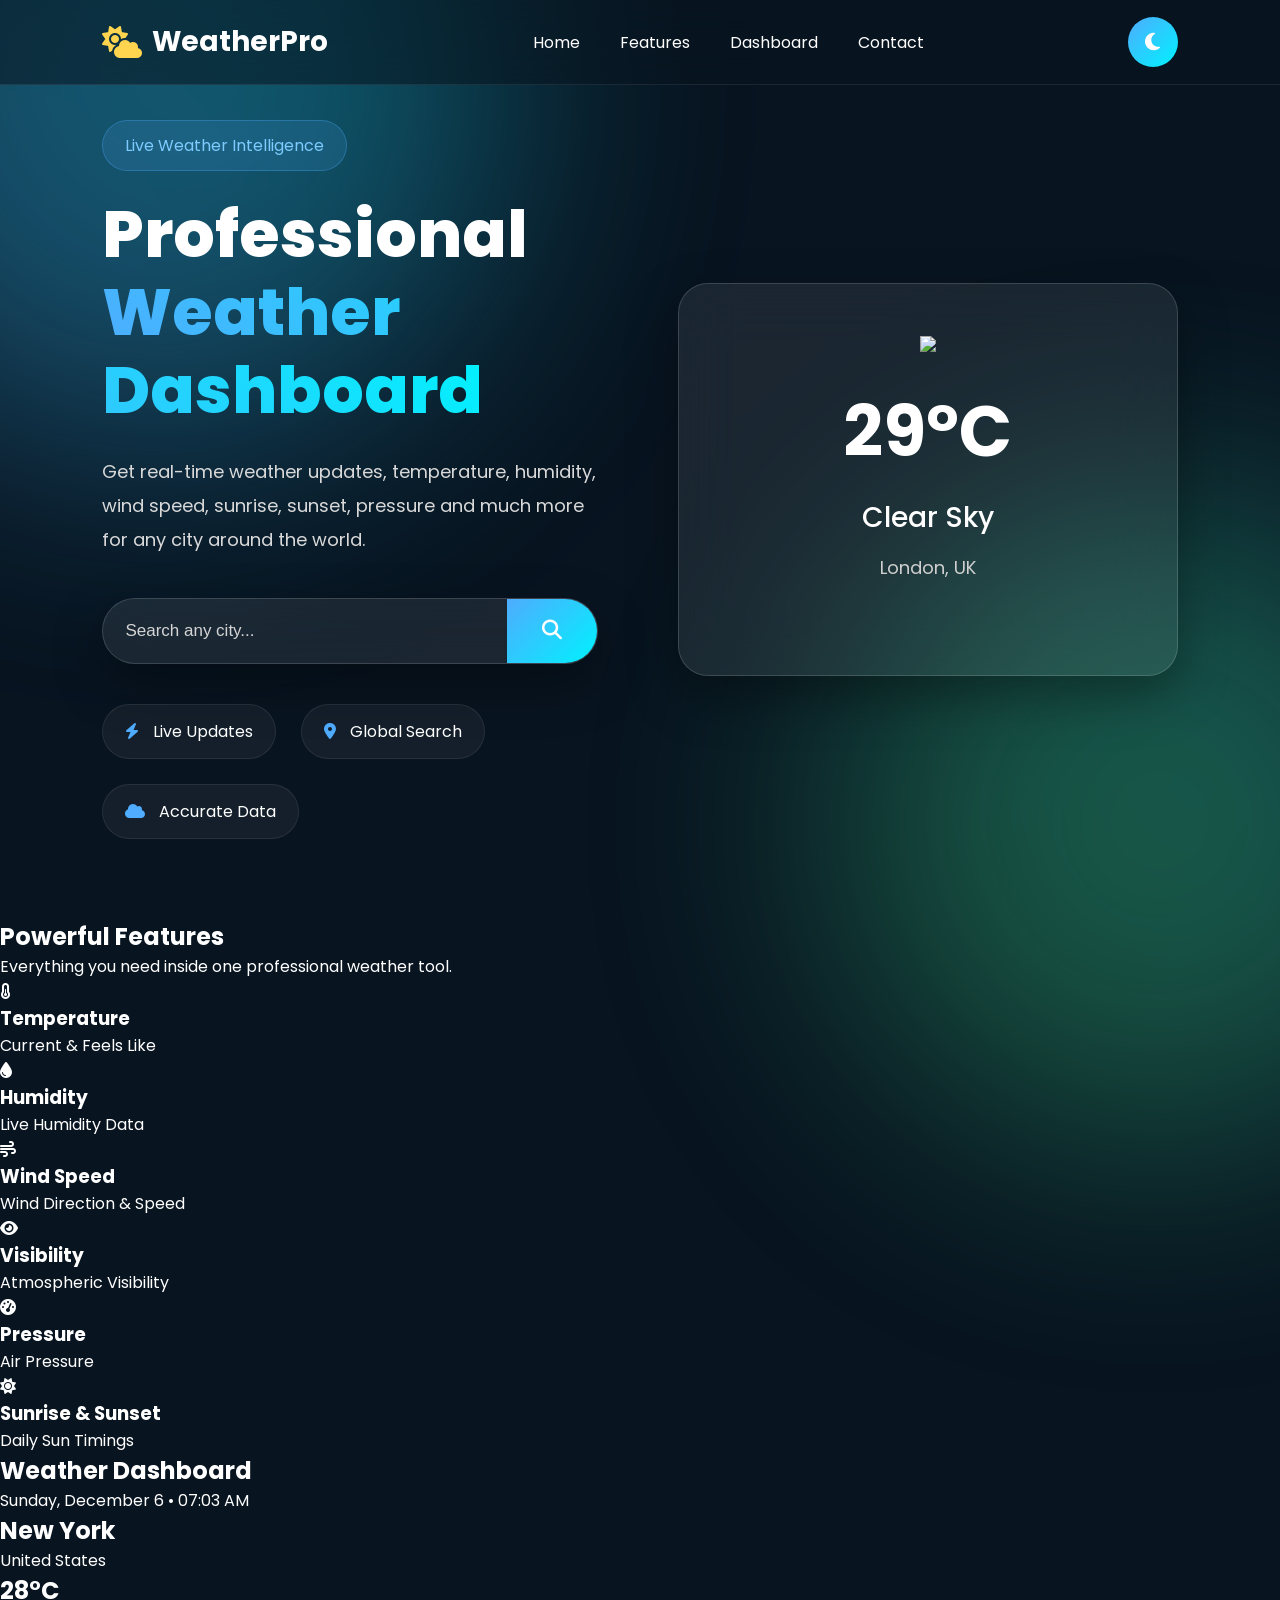
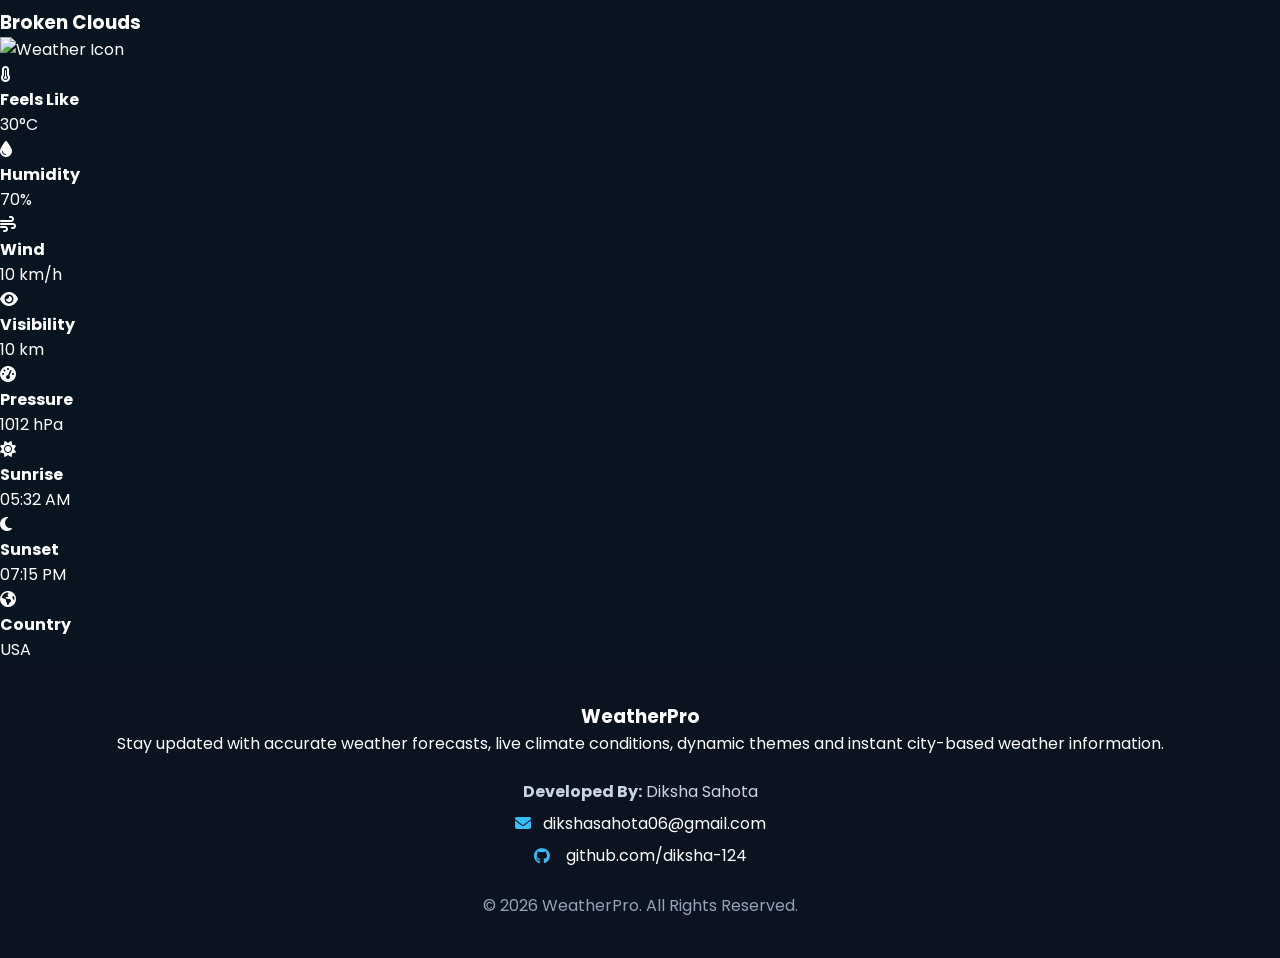
==== weather.html @ 885b5c3c "Initial commit - WeatherPro" ====
﻿<!DOCTYPE html>
<html lang="en">

<head>

    <meta charset="UTF-8">
    <meta name="viewport"
          content="width=device-width, initial-scale=1.0">

    <title>WeatherPro | Smart Weather Dashboard</title>

    <!-- Google Font -->

    <link rel="preconnect"href="https://fonts.googleapis.com">

    <link rel="preconnect" href="https://fonts.gstatic.com" crossorigin>
    <link href="weather.css" rel="stylesheet" />
    <link href="https://fonts.googleapis.com/css2?family=Poppins:wght@300;400;500;600;700;800&display=swap" rel="stylesheet">
    <!-- Font Awesome -->

    <link rel="stylesheet"href="https://cdnjs.cloudflare.com/ajax/libs/font-awesome/6.7.2/css/all.min.css" />

    <!-- CSS -->

    
</head>

<body>

    <!-- ================= NAVBAR ================= -->

    <nav>
        
        <div class="logo">

            <i class="fa-solid fa-cloud-sun"></i>

            <h2>WeatherPro</h2>

        </div>

        <ul>

            <li><a href="#">Home</a></li>

            <li><a href="#features">Features</a></li>

            <li><a href="#dashboard">Dashboard</a></li>

            <!--<li><a href="#">Contact</a></li>-->
            <li><a href="#contact">Contact</a></li>

        </ul>

        <button class="theme-btn">

            <i class="fa-solid fa-moon"></i>

        </button>

    </nav>



    <!-- ================= HERO ================= -->

    <section class="hero">

        <div class="hero-left">

            <span class="badge">

                Live Weather Intelligence

            </span>

            <h1>

                Professional
                <span>Weather Dashboard</span>

            </h1>

            <p>

                Get real-time weather updates,
                temperature, humidity,
                wind speed, sunrise, sunset,
                pressure and much more
                for any city around the world.

            </p>

            <!-- Search -->

            <div class="search-box">

                <input type="text"
                       id="cityInput"
                       placeholder="Search any city...">

                <button id="searchBtn">

                    <i class="fa-solid fa-magnifying-glass"></i>

                </button>

            </div>

            <!-- Quick Features -->

            <div class="hero-features">

                <div>

                    <i class="fa-solid fa-bolt"></i>

                    Live Updates

                </div>

                <div>

                    <i class="fa-solid fa-location-dot"></i>

                    Global Search

                </div>

                <div>

                    <i class="fa-solid fa-cloud"></i>

                    Accurate Data

                </div>

            </div>

        </div>



        <div class="hero-right">

            <!--<div class="preview-card">

                <img id="previewIcon"
                     src="https://openweathermap.org/img/wn/01d@4x.png"
                     alt="Weather">

                <h2>29°C</h2>

                <h3>Clear Sky</h3>

                <p>London, UK</p>

            </div>-->

            <div class="preview-card">

                <img id="previewIcon"
                     src="https://openweathermap.org/img/wn/01d@4x.png">

                <h2 id="previewTemp">29°C</h2>

                <h3 id="previewCondition">Clear Sky</h3>

                <p id="previewLocation">London, UK</p>

            </div>

        </div>

    </section>



    <!-- ================= FEATURES ================= -->

    <section id="features"
             class="features">

        <h2>

            Powerful Features

        </h2>

        <p>

            Everything you need inside
            one professional weather tool.

        </p>

        <div class="feature-grid">

            <div class="feature-card">

                <i class="fa-solid fa-temperature-half"></i>

                <h3>Temperature</h3>

                <p>Current & Feels Like</p>

            </div>

            <div class="feature-card">

                <i class="fa-solid fa-droplet"></i>

                <h3>Humidity</h3>

                <p>Live Humidity Data</p>

            </div>

            <div class="feature-card">

                <i class="fa-solid fa-wind"></i>

                <h3>Wind Speed</h3>

                <p>Wind Direction & Speed</p>

            </div>

            <div class="feature-card">

                <i class="fa-solid fa-eye"></i>

                <h3>Visibility</h3>

                <p>Atmospheric Visibility</p>

            </div>

            <div class="feature-card">

                <i class="fa-solid fa-gauge-high"></i>

                <h3>Pressure</h3>

                <p>Air Pressure</p>

            </div>

            <div class="feature-card">

                <i class="fa-solid fa-sun"></i>

                <h3>Sunrise & Sunset</h3>

                <p>Daily Sun Timings</p>

            </div>

        </div>

    </section>





    <!-- ================= DASHBOARD ================= -->

    <section id="dashboard"
             class="dashboard">

        <div class="dashboard-header">

            <h2>

                Weather Dashboard

            </h2>

            <p id="currentDateTime">

                Tuesday • 10:30 AM

            </p>

        </div>



        <!-- Main Weather Card -->

        <div class="weather-main">

            <div class="weather-info">

                <h2 id="cityName">

                    New York

                </h2>

                <p id="country">

                    United States

                </p>

                <h1 id="temperature">

                    28°C

                </h1>

                <h3 id="condition">

                    Broken Clouds

                </h3>

            </div>

            <div class="weather-image">

                <img id="weatherIcon"
                     src="https://openweathermap.org/img/wn/04d@4x.png"
                     alt="Weather Icon">

            </div>

        </div>



        <!-- Weather Details -->

        <div class="weather-grid">

            <div class="weather-card">

                <i class="fa-solid fa-temperature-three-quarters"></i>

                <h4>Feels Like</h4>

                <p id="feelsLike">30°C</p>

            </div>

            <div class="weather-card">

                <i class="fa-solid fa-droplet"></i>

                <h4>Humidity</h4>

                <p id="humidity">70%</p>

            </div>

            <div class="weather-card">

                <i class="fa-solid fa-wind"></i>

                <h4>Wind</h4>

                <p id="wind">10 km/h</p>

            </div>

            <div class="weather-card">

                <i class="fa-solid fa-eye"></i>

                <h4>Visibility</h4>

                <p id="visibility">10 km</p>

            </div>

            <div class="weather-card">

                <i class="fa-solid fa-gauge-high"></i>

                <h4>Pressure</h4>

                <p id="pressure">1012 hPa</p>

            </div>

            <div class="weather-card">

                <i class="fa-solid fa-sun"></i>

                <h4>Sunrise</h4>

                <p id="sunrise">05:32 AM</p>

            </div>

            <div class="weather-card">

                <i class="fa-solid fa-moon"></i>

                <h4>Sunset</h4>

                <p id="sunset">07:15 PM</p>

            </div>

            <div class="weather-card">

                <i class="fa-solid fa-earth-americas"></i>

                <h4>Country</h4>

                <p id="countryName">USA</p>

            </div>

        </div>

    </section>



    <!-- ================= FOOTER ================= -->
    <!--<footer>

        <h3>WeatherPro</h3>

        <p>

            Smart Weather Dashboard built using
            HTML, CSS, JavaScript & OpenWeather API.

        </p>

        <p>

            © 2026 WeatherPro. All Rights Reserved.

        </p>

    </footer>-->

  

        <!--<h3>WeatherPro</h3>

    <p>
    <p>
        Stay updated with accurate weather forecasts, live climate conditions,
        dynamic themes and instant city-based weather information.
    </p>        </p>

    <div class="developer-info">

        <p><strong>Developed By:</strong> Diksha Sahota</p>

        <p>
            <i class="fa-solid fa-envelope"></i>
            dikshasahota06@gmail.com
        </p>

        <p>
            <i class="fa-brands fa-github"></i>
            github.com/diksha-124
        </p>

    </div>

    <p class="copyright">
        © 2026 WeatherPro. All Rights Reserved.
    </p>-->
        <footer id="contact">

            <h3>WeatherPro</h3>

            <p>
                Stay updated with accurate weather forecasts, live climate conditions,
                dynamic themes and instant city-based weather information.
            </p>

            <div class="developer-info">

                <p><strong>Developed By:</strong> Diksha Sahota</p>

                <p>
                    <i class="fa-solid fa-envelope"></i>
                    <a href="mailto:dikshasahota06@gmail.com">
                        dikshasahota06@gmail.com
                    </a>
                </p>



                <p>
                    <a href="https://github.com/diksha-124" target="_blank">
                        <i class="fa-brands fa-github"></i>
                        github.com/diksha-124
                    </a>
                </p>

            </div>

            <p class="copyright">
                © 2026 WeatherPro. All Rights Reserved.
            </p>

        </footer>
   

    <!-- JavaScript -->

    <script src="weather.js"></script>


</body>

</html>
---- weather.css ----
﻿/* ===============================
   GOOGLE RESET
================================== */

* {
    margin: 0;
    padding: 0;
    box-sizing: border-box;
}

html {
    scroll-behavior: smooth;
}

body {
    font-family: 'Poppins',sans-serif;
    background: #081420;
    color: #fff;
    overflow-x: hidden;
}

/* ===============================
            VARIABLES
================================== */

:root {
    --primary: #4facfe;
    --secondary: #00f2fe;
    --dark: #081420;
    --glass: rgba(255,255,255,.08);
    --border: rgba(255,255,255,.15);
    --shadow: 0 20px 50px rgba(0,0,0,.35);
    --radius: 18px;
}

/* ===============================
      ANIMATED BACKGROUND
================================== */

body::before {
    content: "";
    position: fixed;
    width: 700px;
    height: 700px;
    left: -200px;
    top: -250px;
    background: linear-gradient(45deg,#4facfe,#00f2fe);
    border-radius: 50%;
    filter: blur(130px);
    opacity: .35;
    animation: moveOne 15s infinite alternate;
    z-index: -2;
}

body::after {
    content: "";
    position: fixed;
    width: 650px;
    height: 650px;
    right: -200px;
    bottom: -250px;
    background: linear-gradient(45deg,#43e97b,#38f9d7);
    border-radius: 50%;
    filter: blur(130px);
    opacity: .30;
    animation: moveTwo 18s infinite alternate;
    z-index: -2;
}

@keyframes moveOne {

    from {
        transform: translateY(0px);
    }

    to {
        transform: translateY(120px);
    }
}

@keyframes moveTwo {

    from {
        transform: translateX(0);
    }

    to {
        transform: translateX(-120px);
    }
}

/* ===============================
            NAVBAR
================================== */

nav {
    width: 100%;
    height: 85px;
    display: flex;
    justify-content: space-between;
    align-items: center;
    padding: 0 8%;
    position: fixed;
    top: 0;
    background: rgba(8,20,32,.55);
    backdrop-filter: blur(20px);
    border-bottom: 1px solid rgba(255,255,255,.08);
    z-index: 999;
}

.logo {
    display: flex;
    align-items: center;
    gap: 10px;
}

    .logo i {
        font-size: 32px;
        color: #ffd54f;
    }

    .logo h2 {
        font-size: 28px;
        font-weight: 700;
    }

nav ul {
    display: flex;
    gap: 40px;
    list-style: none;
}

    nav ul li a {
        text-decoration: none;
        color: white;
        font-size: 16px;
        transition: .3s;
    }

        nav ul li a:hover {
            color: #4facfe;
        }

.theme-btn {
    width: 50px;
    height: 50px;
    border: none;
    border-radius: 50%;
    cursor: pointer;
    background: linear-gradient(135deg,#4facfe,#00f2fe);
    color: white;
    font-size: 20px;
    transition: .3s;
}

    .theme-btn:hover {
        transform: rotate(25deg);
    }

/* ===============================
          HERO SECTION
================================== */

.hero {
    min-height: 100vh;
    padding: 120px 8% 80px;
    display: grid;
    grid-template-columns: 1fr 500px;
    align-items: center;
    gap: 80px;
}

.badge {
    display: inline-block;
    padding: 12px 22px;
    border-radius: 40px;
    background: rgba(79,172,254,.15);
    border: 1px solid rgba(79,172,254,.3);
    color: #7ecbff;
    margin-bottom: 25px;
}

.hero h1 {
    font-size: 65px;
    font-weight: 800;
    line-height: 1.2;
    margin-bottom: 25px;
}

    .hero h1 span {
        background: linear-gradient(45deg,#4facfe,#00f2fe);
        -webkit-background-clip: text;
        -webkit-text-fill-color: transparent;
    }

.hero p {
    font-size: 18px;
    line-height: 1.9;
    color: #d9d9d9;
    margin-bottom: 40px;
}

/* ===============================
          SEARCH BOX
================================== */

.search-box {
    display: flex;
    background: var(--glass);
    border: 1px solid var(--border);
    border-radius: 60px;
    overflow: hidden;
    box-shadow: var(--shadow);
    backdrop-filter: blur(20px);
}

    .search-box input {
        flex: 1;
        padding: 22px;
        background: transparent;
        border: none;
        outline: none;
        color: white;
        font-size: 17px;
    }

        .search-box input::placeholder {
            color: #d5d5d5;
        }

    .search-box button {
        width: 90px;
        border: none;
        cursor: pointer;
        font-size: 20px;
        background: linear-gradient(135deg,#4facfe,#00f2fe);
        color: white;
        transition: .4s;
    }

        .search-box button:hover {
            letter-spacing: 1px;
        }

/* ===============================
       HERO FEATURES
================================== */

.hero-features {
    display: flex;
    gap: 25px;
    margin-top: 40px;
    flex-wrap: wrap;
}

    .hero-features div {
        padding: 14px 22px;
        border-radius: 50px;
        background: rgba(255,255,255,.05);
        border: 1px solid rgba(255,255,255,.08);
        transition: .4s;
    }

        .hero-features div:hover {
            transform: translateY(-6px);
            background: rgba(79,172,254,.15);
        }

    .hero-features i {
        margin-right: 10px;
        color: #4facfe;
    }

/* ===============================
      PREVIEW CARD
================================== */

.preview-card {
    background: rgba(255,255,255,.08);
    border: 1px solid rgba(255,255,255,.15);
    backdrop-filter: blur(30px);
    border-radius: 30px;
    padding: 50px;
    text-align: center;
    box-shadow: var(--shadow);
    transition: .4s;
}

    .preview-card:hover {
        transform: translateY(-12px);
    }

    .preview-card img {
        width: 180px;
        animation: float 4s infinite ease-in-out;
    }

    .preview-card h2 {
        font-size: 70px;
        margin-top: 20px;
    }

    .preview-card h3 {
        font-size: 28px;
        font-weight: 500;
        margin: 12px 0;
    }

    .preview-card p {
        color: #cfcfcf;
    }

@keyframes float {

    0% {
        transform: translateY(0);
    }

    50% {
        transform: translateY(-18px);
    }

    100% {
        transform: translateY(0);
    }
}


footer {
    text-align: center;
    padding: 40px 20px;
    background: #0b1220;
    color: #fff;
}

.developer-info {
    margin: 20px 0;
    line-height: 2;
    color: #cbd5e1;
}

    .developer-info i {
        color: #38bdf8;
        margin-right: 8px;
    }

.copyright {
    margin-top: 20px;
    color: #94a3b8;
}


.developer-info a {
    color: #fff;
    text-decoration: none;
    transition: 0.3s ease;
    display: inline-flex;
    align-items: center;
    gap: 8px;
}

    .developer-info a:hover {
        color: #38bdf8;
        text-decoration: underline;
    }
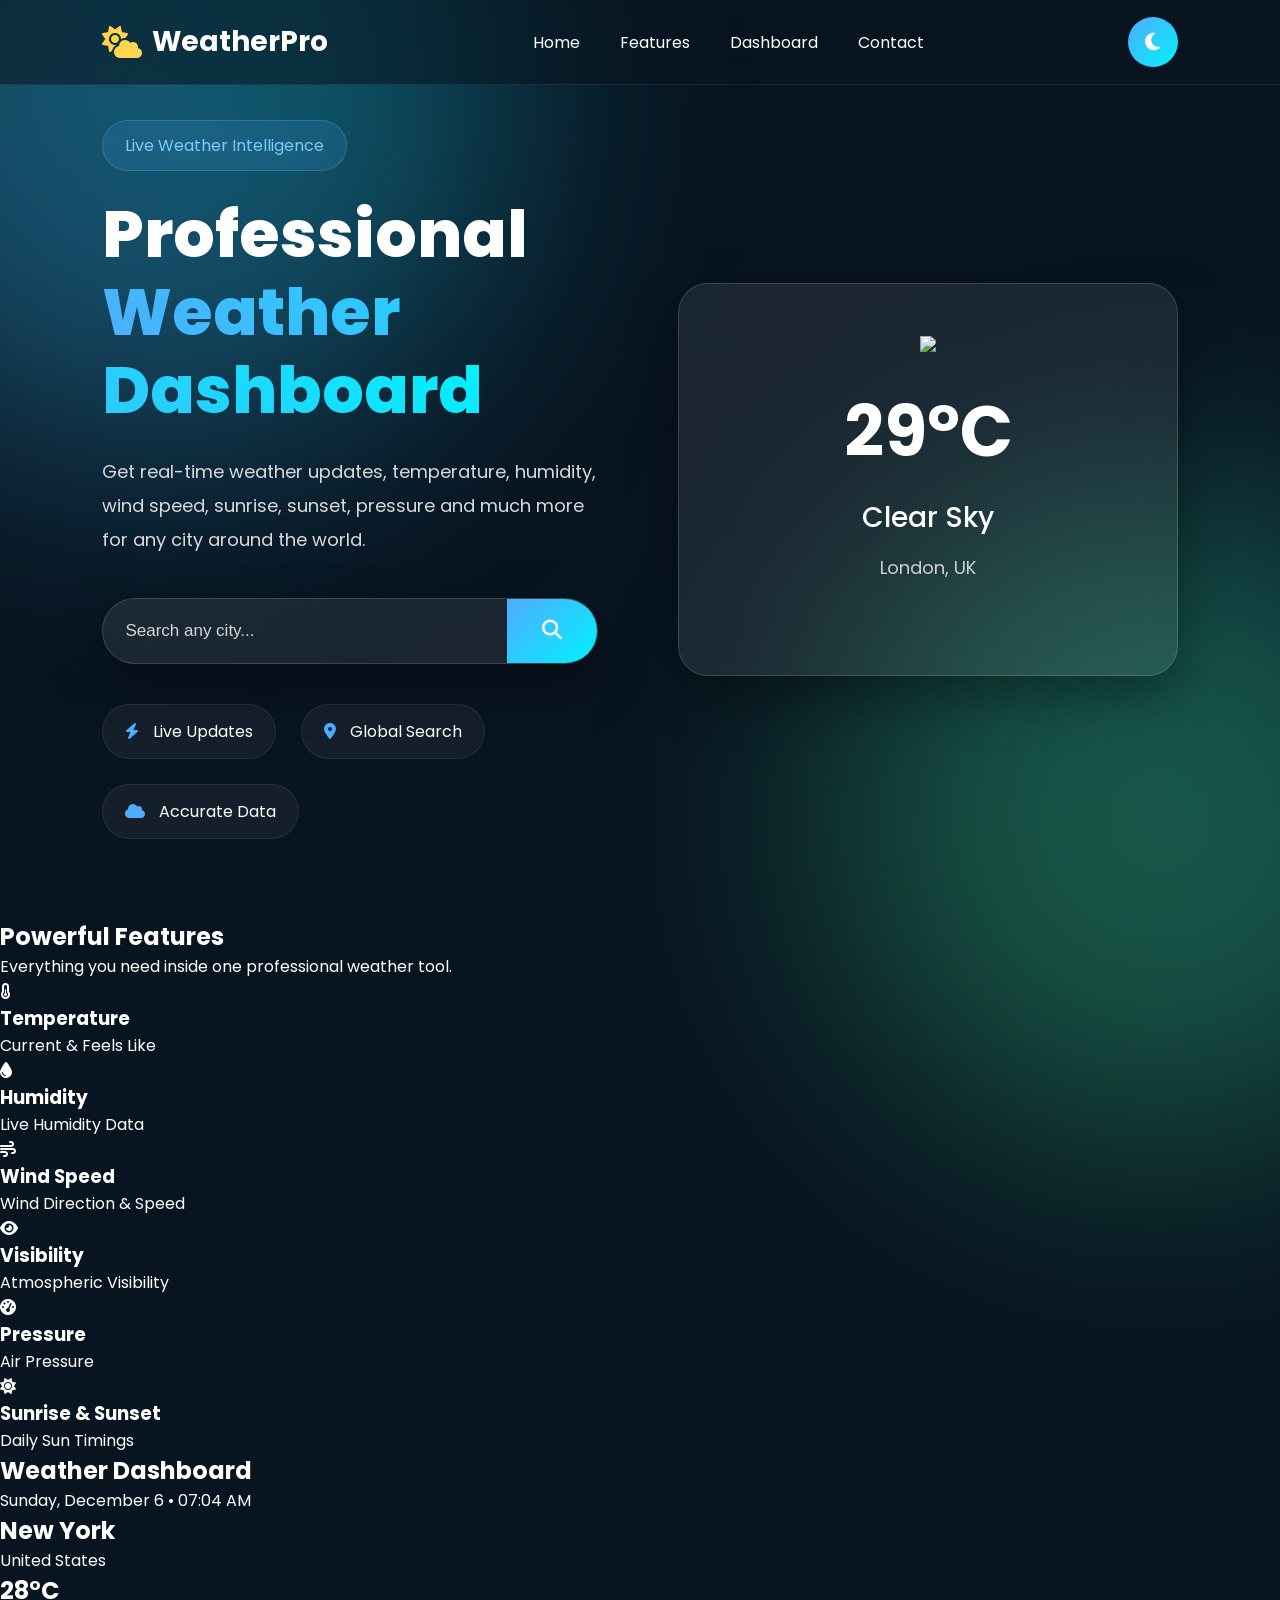
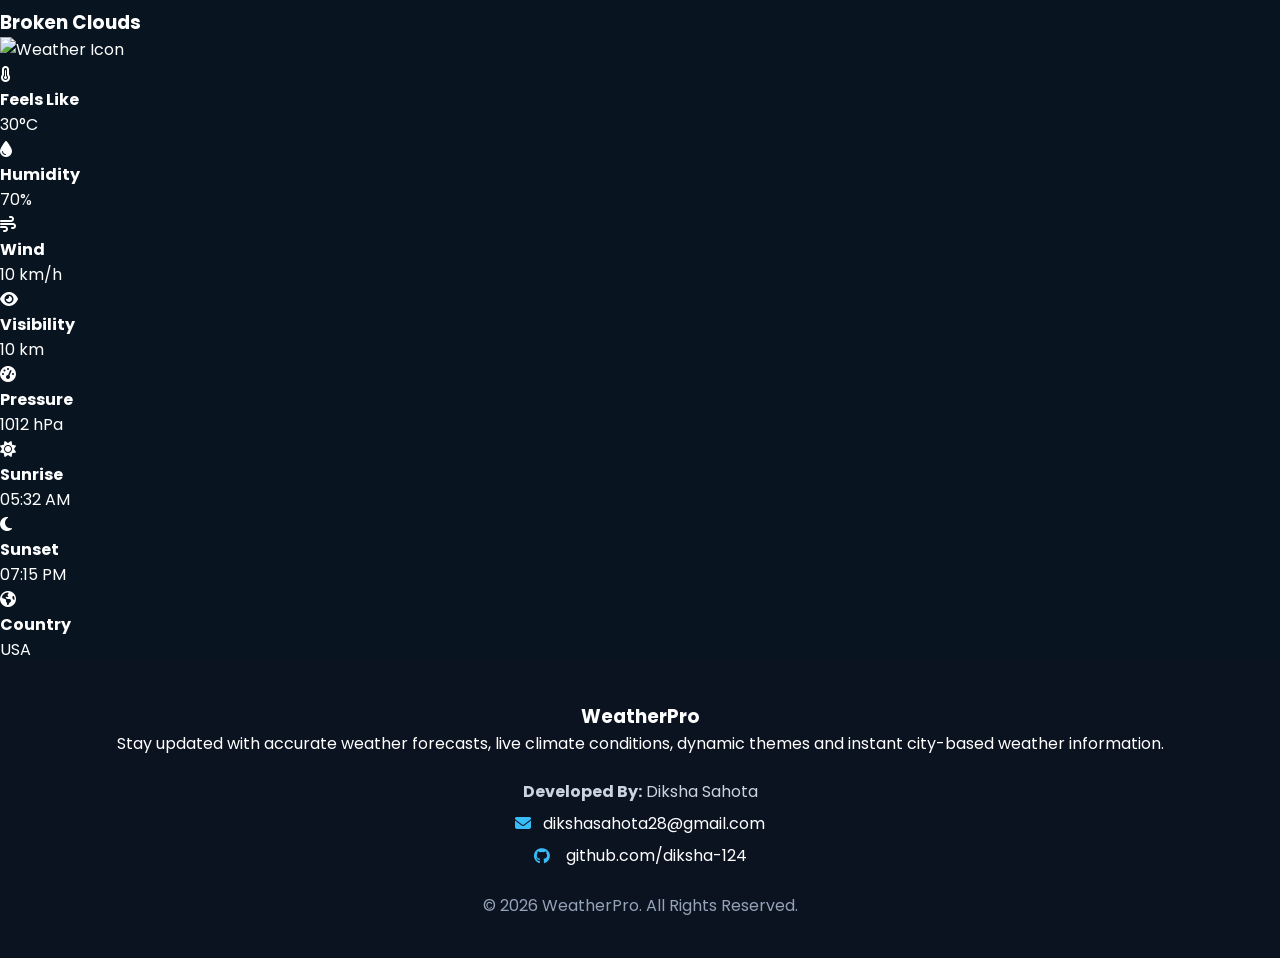
==== commit 90a150f0: "Updated weather.ui and solution file" ====
--- a/weather.html
+++ b/weather.html
@@ -485,8 +485,8 @@
 
                 <p>
                     <i class="fa-solid fa-envelope"></i>
-                    <a href="mailto:dikshasahota06@gmail.com">
-                        dikshasahota06@gmail.com
+                    <a href="mailto:dikshasahota28@gmail.com">
+                        dikshasahota28@gmail.com
                     </a>
                 </p>
 
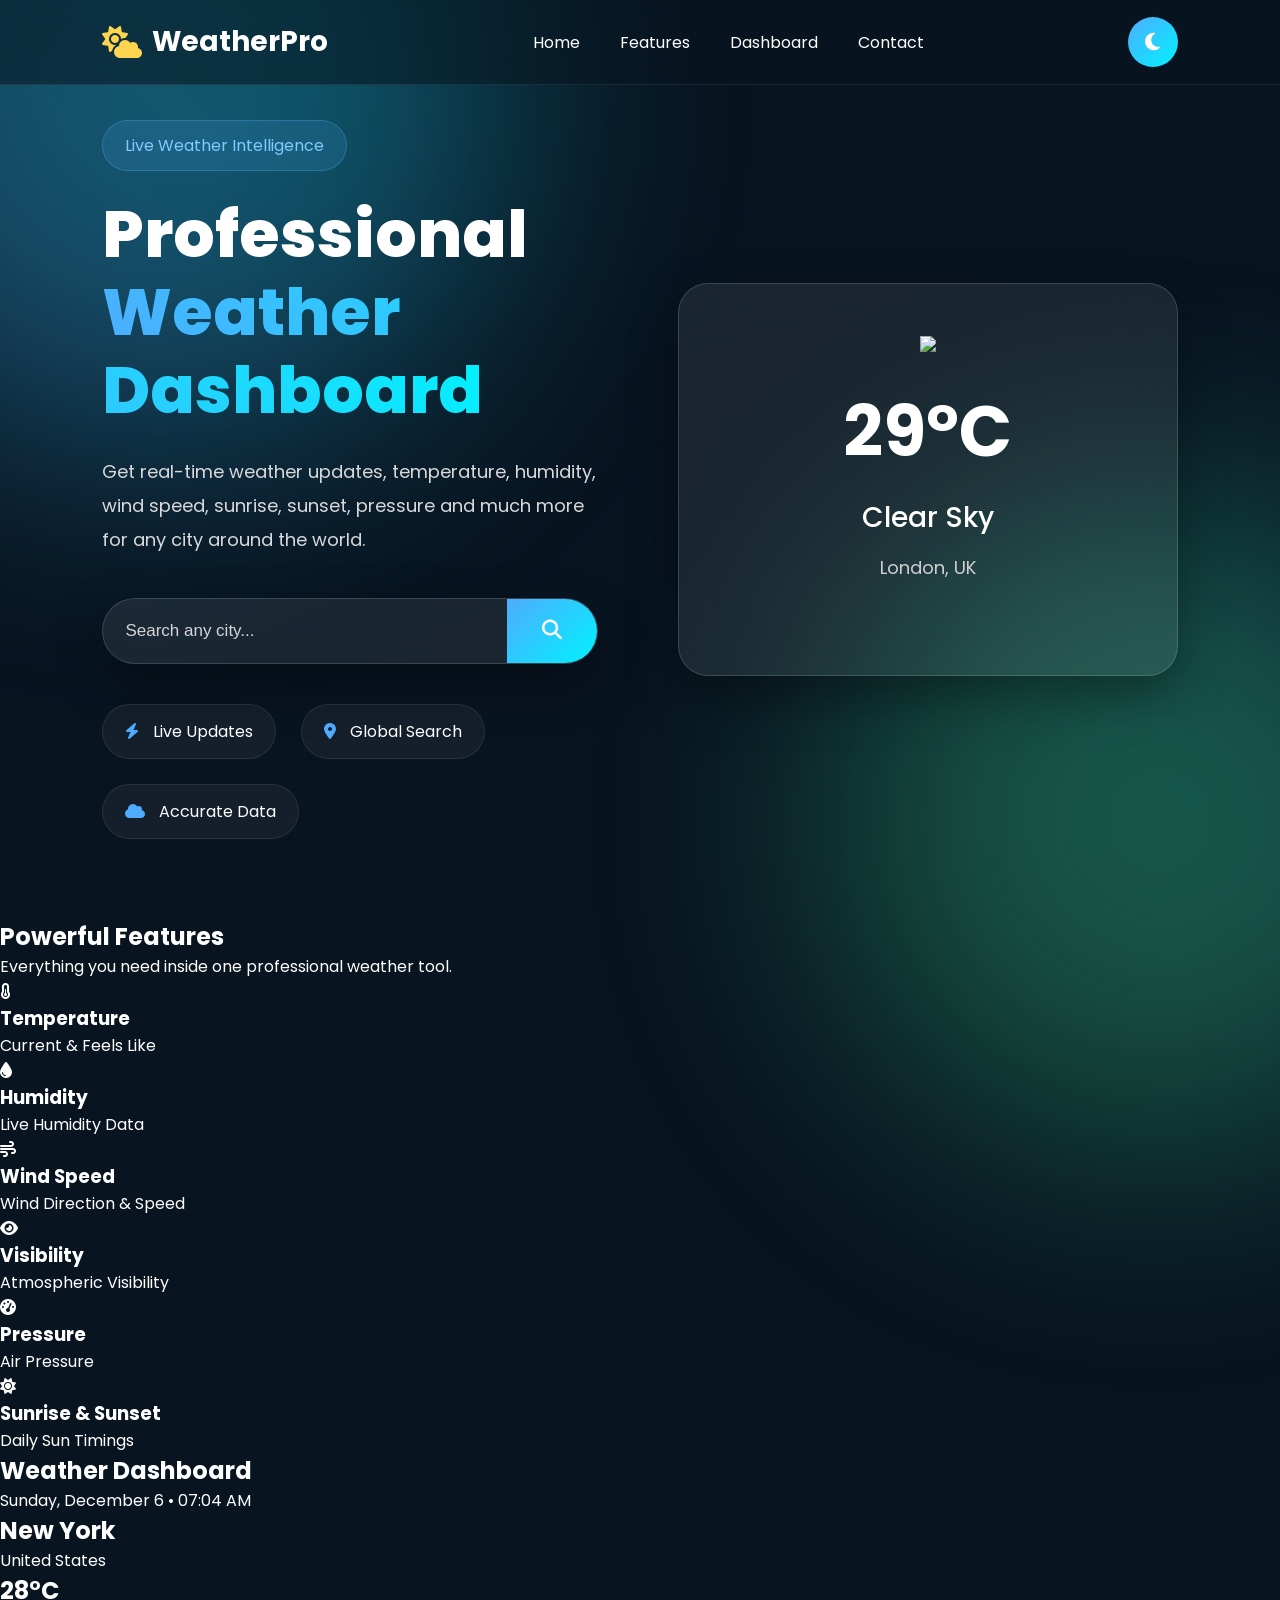
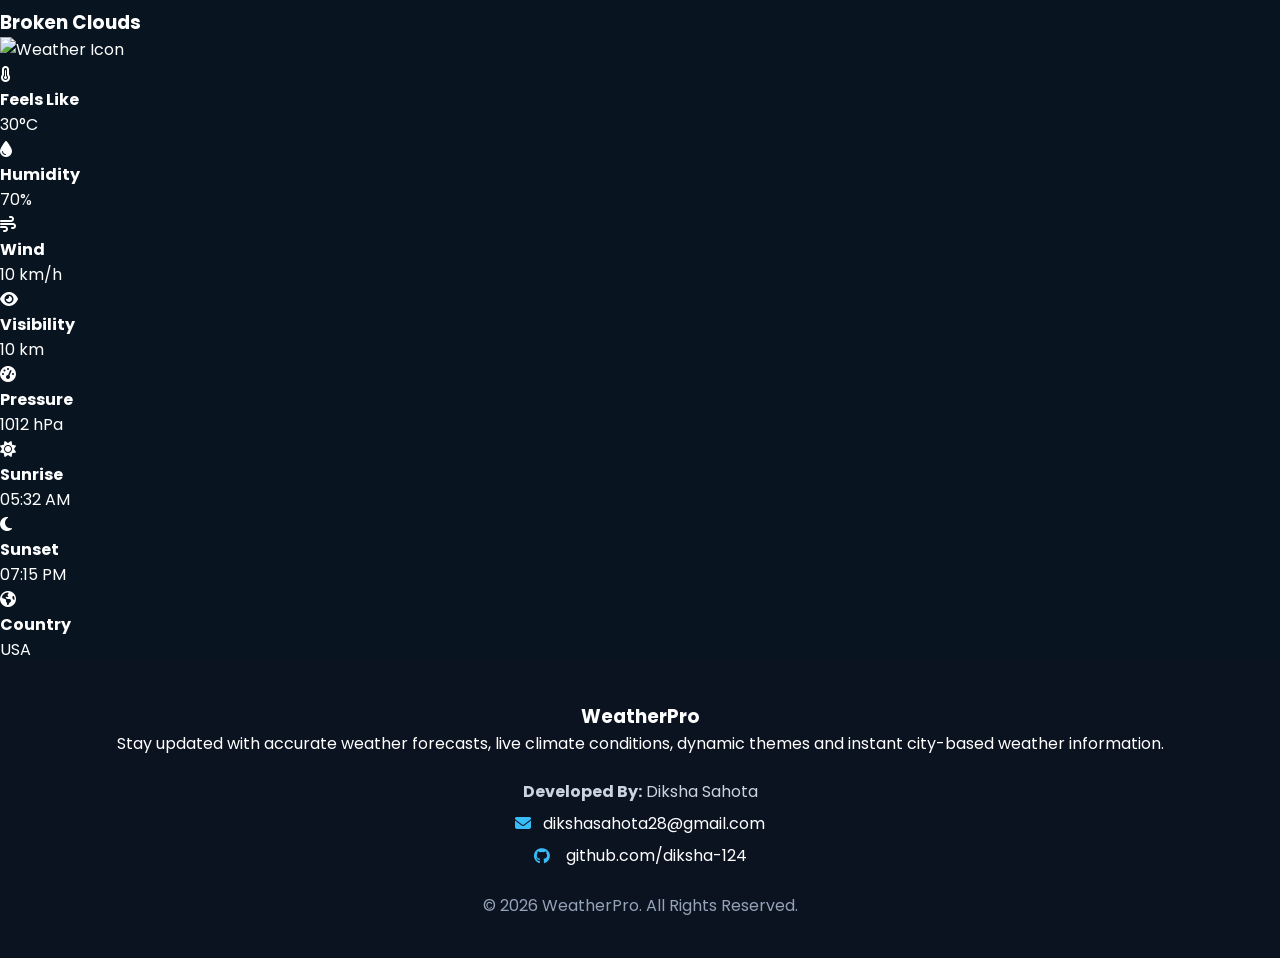
==== commit 5ec7be52: "updated api" ====
--- a/weather.html
+++ b/weather.html
@@ -486,7 +486,7 @@
                 <p>
                     <i class="fa-solid fa-envelope"></i>
                     <a href="mailto:dikshasahota28@gmail.com">
-                        dikshasahota28@gmail.com
+                        dikshasahota28@gmail.com 
                     </a>
                 </p>
 
